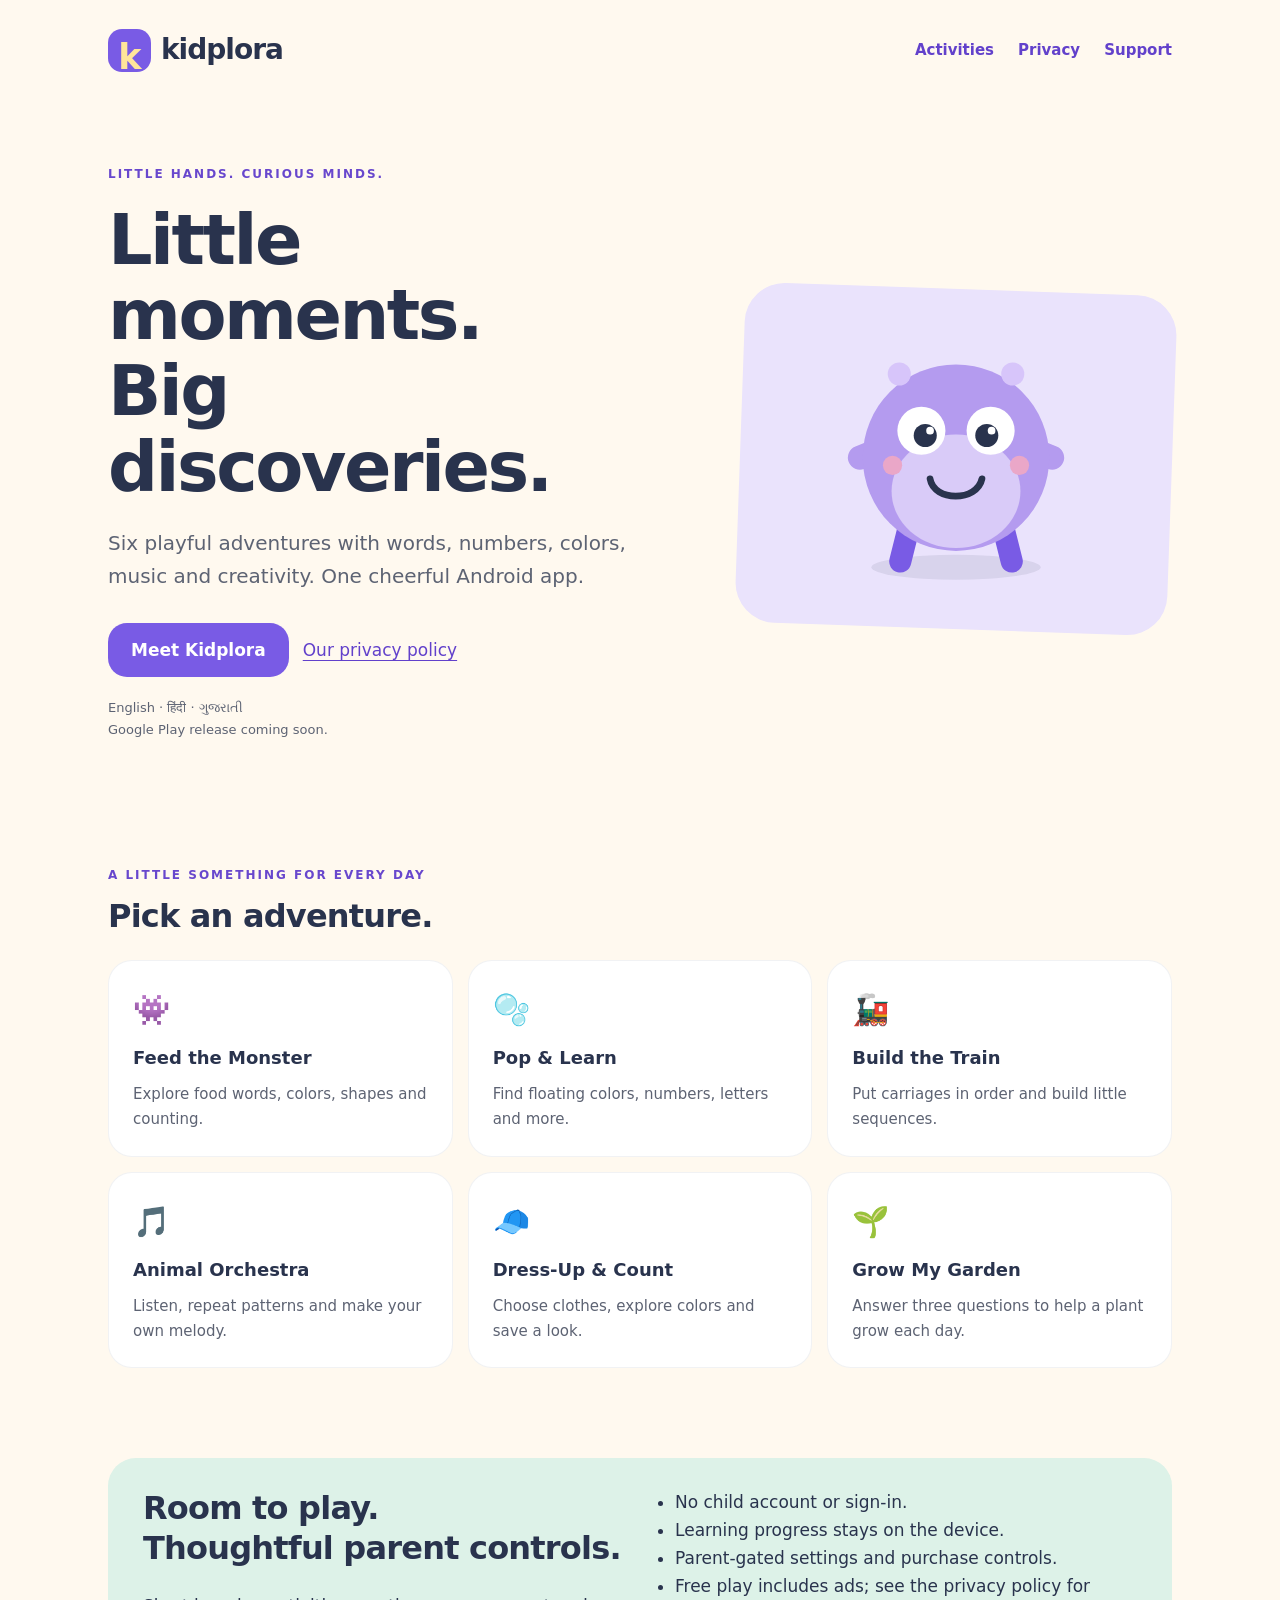
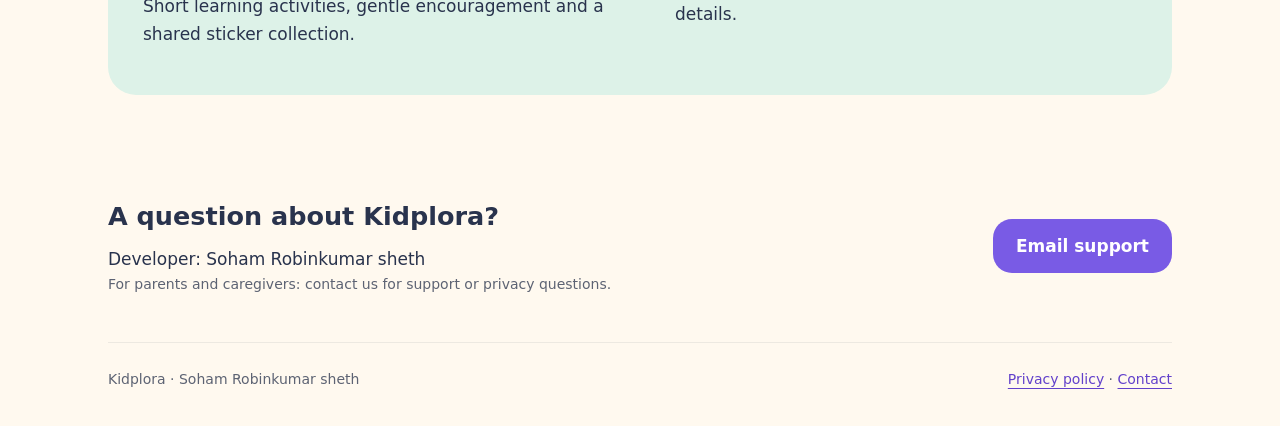
==== index.html @ d51007ac "Kidplora developer website and privacy policy" ====
<!doctype html><html lang="en"><head><meta charset="utf-8"><meta name="viewport" content="width=device-width, initial-scale=1"><meta name="description" content="Six playful Android learning activities in English, Hindi and Gujarati. Privacy information and support for Kidplora."><meta name="theme-color" content="#fff9ef"><title>Kidplora — Play, Learn &amp; Grow</title><link rel="stylesheet" href="styles.css"><link rel="icon" href="favicon.svg" type="image/svg+xml"></head><body>
<a class="skip" href="#main">Skip to content</a><div class="wrap"><header><a class="brand" href="index.html" aria-label="Kidplora home"><span class="mark" aria-hidden="true">k</span>kidplora</a><nav aria-label="Main navigation"><a href="index.html#games">Activities</a><a href="privacy.html">Privacy</a><a href="index.html#support">Support</a></nav></header>
<main id="main"><section class="hero"><div><div class="eyebrow">Little hands. Curious minds.</div><h1>Little moments.<br>Big discoveries.</h1><p class="intro">Six playful adventures with words, numbers, colors, music and creativity. One cheerful Android app.</p><div class="actions"><a class="button" href="#games">Meet Kidplora</a><a href="privacy.html">Our privacy policy</a></div><p class="status">English · हिंदी · ગુજરાતી<br>Google Play release coming soon.</p></div><div class="hero-art">
<svg viewBox="0 0 260 280" role="img" aria-label="Plori, Kidplora's friendly purple monster"><ellipse cx="130" cy="253" rx="88" ry="13" fill="#29334d" opacity=".09"/><path d="M80 215l-8 32m108-32 8 32" stroke="#795be5" stroke-width="23" stroke-linecap="round"/><path d="M55 129l-25 10m175-10 25 10" stroke="#b49bef" stroke-width="25" stroke-linecap="round"/><circle cx="130" cy="139" r="97" fill="#b49bef"/><ellipse cx="130" cy="174" rx="67" ry="59" fill="#d9cbf8"/><circle cx="94" cy="111" r="25" fill="white"/><circle cx="166" cy="111" r="25" fill="white"/><circle cx="98" cy="116" r="12" fill="#29334d"/><circle cx="162" cy="116" r="12" fill="#29334d"/><circle cx="103" cy="111" r="4" fill="white"/><circle cx="167" cy="111" r="4" fill="white"/><circle cx="64" cy="147" r="10" fill="#eaa7c8"/><circle cx="196" cy="147" r="10" fill="#eaa7c8"/><path d="M103 161c4 24 49 24 54 0" fill="none" stroke="#29334d" stroke-width="7" stroke-linecap="round"/><circle cx="71" cy="52" r="12" fill="#d7c5fa"/><circle cx="189" cy="52" r="12" fill="#d7c5fa"/></svg></div></section>
<section class="section" id="games"><div class="eyebrow">A little something for every day</div><h2>Pick an adventure.</h2><div class="games">
<article class="game"><span class="emoji" aria-hidden="true">👾</span><h3>Feed the Monster</h3><p>Explore food words, colors, shapes and counting.</p></article>
<article class="game"><span class="emoji" aria-hidden="true">🫧</span><h3>Pop &amp; Learn</h3><p>Find floating colors, numbers, letters and more.</p></article>
<article class="game"><span class="emoji" aria-hidden="true">🚂</span><h3>Build the Train</h3><p>Put carriages in order and build little sequences.</p></article>
<article class="game"><span class="emoji" aria-hidden="true">🎵</span><h3>Animal Orchestra</h3><p>Listen, repeat patterns and make your own melody.</p></article>
<article class="game"><span class="emoji" aria-hidden="true">🧢</span><h3>Dress-Up &amp; Count</h3><p>Choose clothes, explore colors and save a look.</p></article>
<article class="game"><span class="emoji" aria-hidden="true">🌱</span><h3>Grow My Garden</h3><p>Answer three questions to help a plant grow each day.</p></article></div></section>
<section class="section"><div class="parents"><div><h2>Room to play.<br>Thoughtful parent controls.</h2><p>Short learning activities, gentle encouragement and a shared sticker collection.</p></div><ul><li>No child account or sign-in.</li><li>Learning progress stays on the device.</li><li>Parent-gated settings and purchase controls.</li><li>Free play includes ads; see the privacy policy for details.</li></ul></div></section>
<section class="contact" id="support"><div><h2>A question about Kidplora?</h2><p>Developer: Soham Robinkumar sheth</p><p class="small">For parents and caregivers: contact us for support or privacy questions.</p></div><a class="button" href="mailto:srsheth20@gmail.com">Email support</a></section></main>
<footer><span>Kidplora · Soham Robinkumar sheth</span><span><a href="privacy.html">Privacy policy</a> · <a href="mailto:srsheth20@gmail.com">Contact</a></span></footer></div></body></html>
---- styles.css ----
*{box-sizing:border-box}html{scroll-behavior:smooth}body{margin:0;background:#fff9ef;color:#29334d;font:17px/1.65 ui-rounded,"Trebuchet MS",system-ui,sans-serif}a{color:#6241cb;text-underline-offset:4px}a:hover{color:#3f2097}a:focus-visible{outline:3px solid #795be5;outline-offset:5px;border-radius:5px}.wrap{max-width:1120px;margin:auto;padding:0 28px}header{display:flex;justify-content:space-between;align-items:center;gap:20px;min-height:100px}nav{display:flex;gap:24px;flex-wrap:wrap}nav a{font-size:15px;font-weight:700;text-decoration:none;padding:10px 0}.brand{display:flex;align-items:center;gap:10px;font-size:28px;font-weight:900;text-decoration:none;color:#29334d;letter-spacing:-1px}.mark{display:grid;place-items:center;width:43px;height:43px;border-radius:14px;background:#795be5;color:#ffe59a;font-size:35px}.hero{display:grid;grid-template-columns:1.35fr 1fr;gap:48px;align-items:center;padding:65px 0 78px}.eyebrow{font-size:12px;font-weight:800;letter-spacing:2px;text-transform:uppercase;color:#6847cd}.hero h1{font-size:clamp(43px,6vw,70px);line-height:1.08;letter-spacing:-2.5px;margin:18px 0 22px}.intro{font-size:20px;max-width:580px;color:#5d6373}.hero-art{display:grid;place-items:center;background:#eae3fc;border-radius:40px;min-height:340px;transform:rotate(2deg)}.hero-art svg{width:250px;max-width:85%;transform:rotate(-2deg)}.actions{display:flex;gap:14px;align-items:center;flex-wrap:wrap;margin-top:30px}.button{display:inline-block;padding:13px 23px;border-radius:19px;background:#795be5;color:white;text-decoration:none;font-weight:800}.button:hover{background:#6140c7;color:white}.status{font-size:13px;color:#5d6373;margin-top:20px}.section{padding:35px 0 55px}.section h2{font-size:32px;line-height:1.25;margin:10px 0 24px;letter-spacing:-.8px}.games{display:grid;grid-template-columns:repeat(3,1fr);gap:15px}.game{padding:24px;border-radius:24px;background:white;border:1px solid #29334d10}.emoji{font-size:30px}.game h3{font-size:18px;margin:9px 0}.game p{font-size:15px;color:#5d6373;margin:0}.parents{background:#ddf2e8;border-radius:28px;padding:30px 35px;display:grid;grid-template-columns:1fr 1fr;gap:30px}.parents h2{margin-top:0}.parents ul{padding-left:20px;margin:0}.contact{display:flex;justify-content:space-between;gap:25px;align-items:center;padding:45px 0}.contact h2{margin:0 0 8px}.contact p{margin:0}.small{font-size:14px;color:#5d6373}footer{border-top:1px solid #29334d15;padding:25px 0 35px;display:flex;gap:22px;flex-wrap:wrap;justify-content:space-between;font-size:14px;color:#5d6373}.skip{position:absolute;top:-100px;left:15px;background:white;padding:10px;z-index:20}.skip:focus{top:10px}.policy{max-width:820px;margin:45px auto 80px}.policy h1{font-size:clamp(37px,6vw,55px);line-height:1.1;letter-spacing:-1.8px}.policy h2{font-size:24px;margin-top:35px}.summary{background:#eae3fc;padding:22px 26px;border-radius:22px}.policy p{overflow-wrap:anywhere}@media(max-width:760px){.wrap{padding:0 20px}header{min-height:90px;gap:15px}nav{gap:16px}nav a{font-size:14px}.hero{grid-template-columns:1fr;gap:32px;padding:35px 0 45px}.hero-art{min-height:260px;max-width:420px;width:100%;justify-self:center}.hero-art svg{width:200px}.games{grid-template-columns:repeat(2,1fr)}.parents{grid-template-columns:1fr;padding:25px;gap:12px}.contact{align-items:flex-start;flex-direction:column}.section h2{font-size:27px}}@media(max-width:430px){nav{gap:12px}.games{grid-template-columns:1fr}.hero h1{letter-spacing:-1.5px}.game{padding:22px}.brand{font-size:25px}.mark{width:36px;height:36px;font-size:30px}}@media(prefers-reduced-motion:reduce){html{scroll-behavior:auto}}
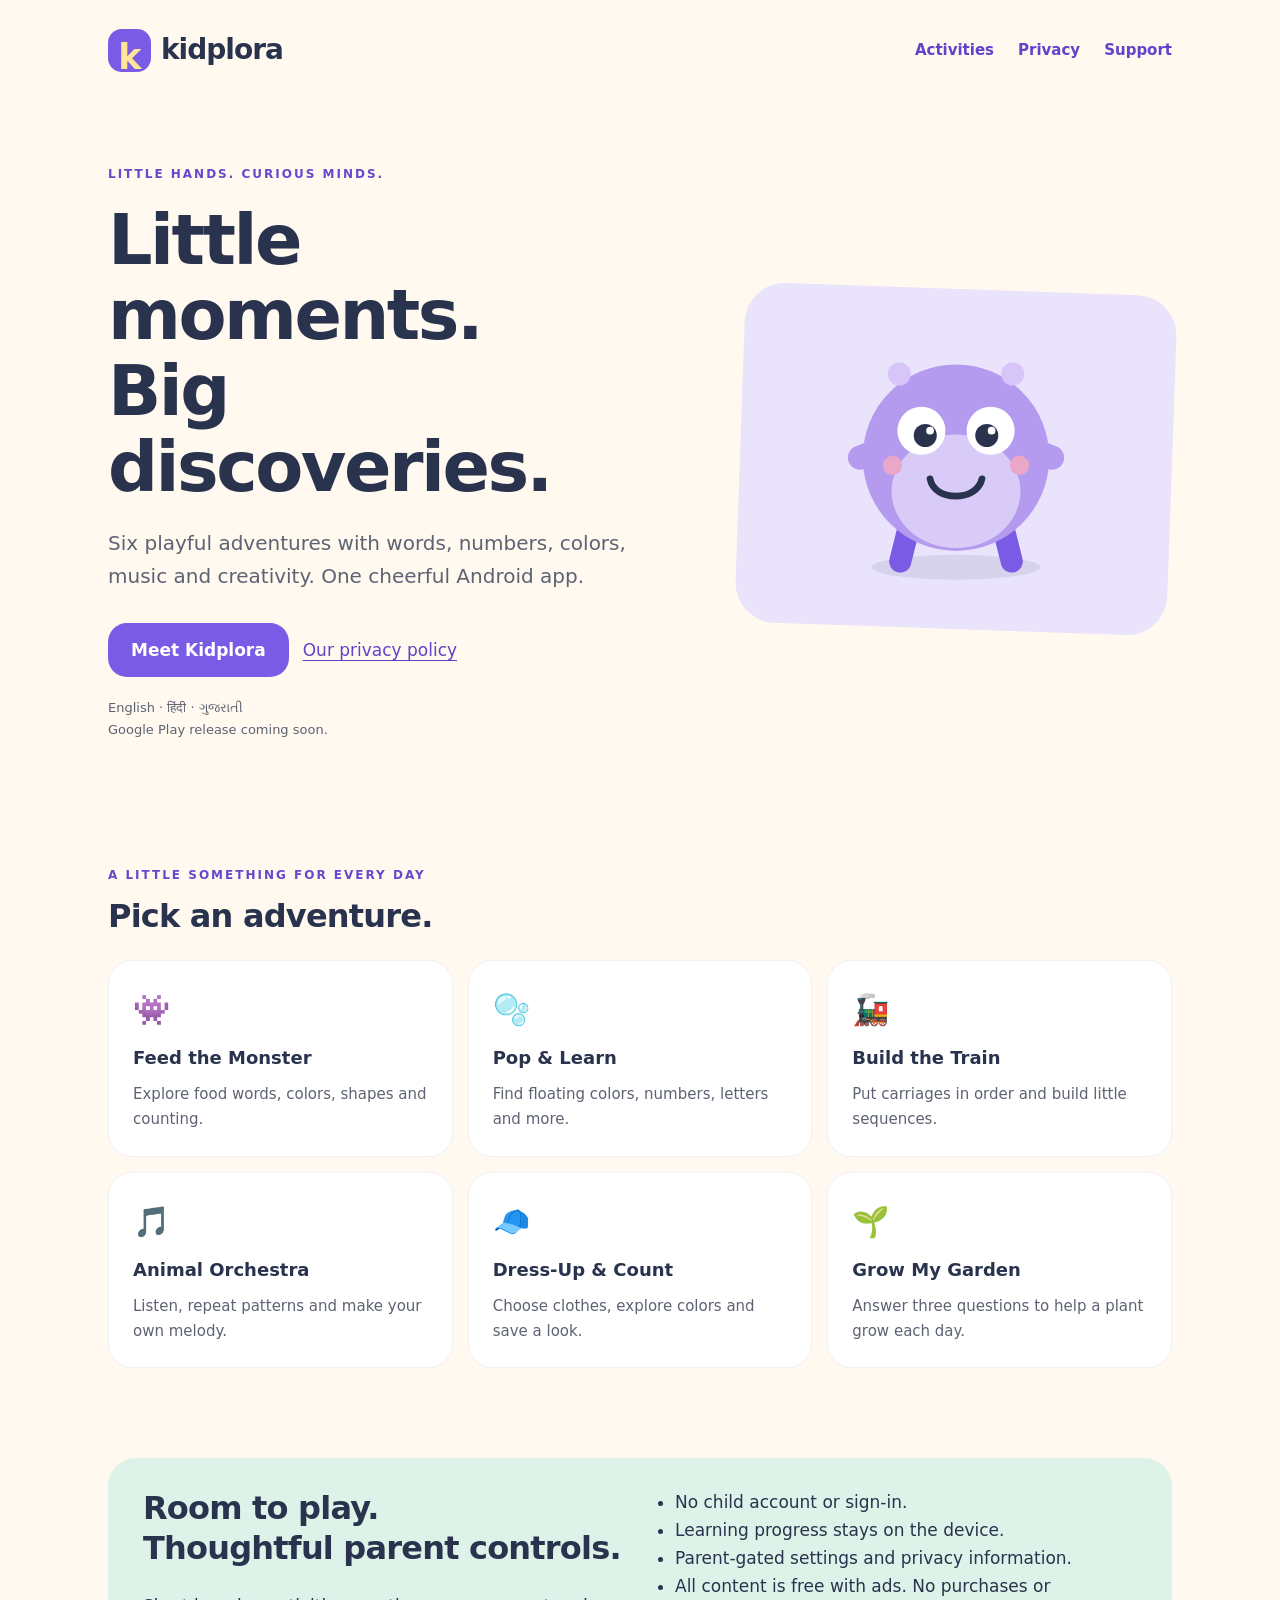
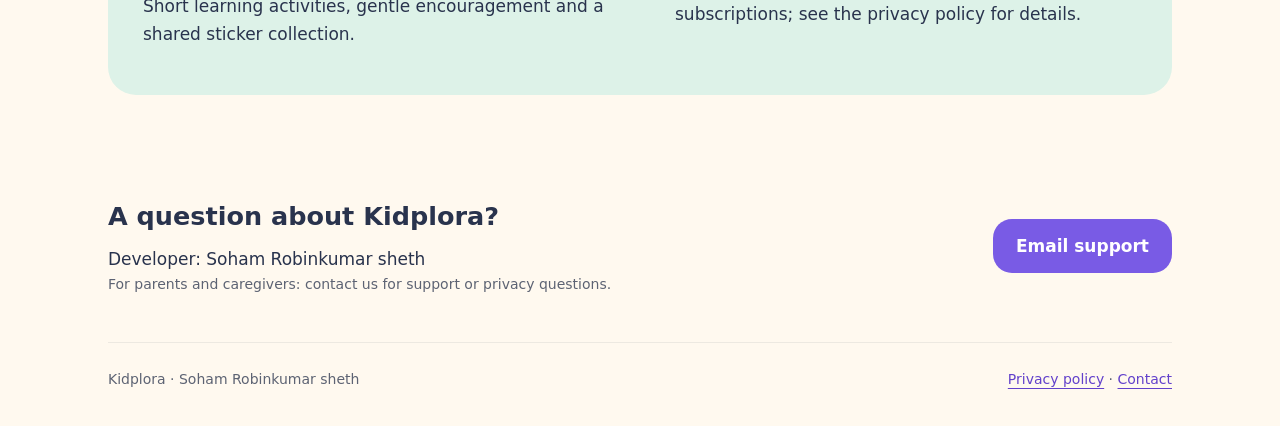
==== commit 5b8c04ff: "Privacy policy: all content free, advertising privacy choices, no purchases" ====
--- a/index.html
+++ b/index.html
@@ -9,6 +9,6 @@
 <article class="game"><span class="emoji" aria-hidden="true">🎵</span><h3>Animal Orchestra</h3><p>Listen, repeat patterns and make your own melody.</p></article>
 <article class="game"><span class="emoji" aria-hidden="true">🧢</span><h3>Dress-Up &amp; Count</h3><p>Choose clothes, explore colors and save a look.</p></article>
 <article class="game"><span class="emoji" aria-hidden="true">🌱</span><h3>Grow My Garden</h3><p>Answer three questions to help a plant grow each day.</p></article></div></section>
-<section class="section"><div class="parents"><div><h2>Room to play.<br>Thoughtful parent controls.</h2><p>Short learning activities, gentle encouragement and a shared sticker collection.</p></div><ul><li>No child account or sign-in.</li><li>Learning progress stays on the device.</li><li>Parent-gated settings and purchase controls.</li><li>Free play includes ads; see the privacy policy for details.</li></ul></div></section>
+<section class="section"><div class="parents"><div><h2>Room to play.<br>Thoughtful parent controls.</h2><p>Short learning activities, gentle encouragement and a shared sticker collection.</p></div><ul><li>No child account or sign-in.</li><li>Learning progress stays on the device.</li><li>Parent-gated settings and privacy information.</li><li>All content is free with ads. No purchases or subscriptions; see the privacy policy for details.</li></ul></div></section>
 <section class="contact" id="support"><div><h2>A question about Kidplora?</h2><p>Developer: Soham Robinkumar sheth</p><p class="small">For parents and caregivers: contact us for support or privacy questions.</p></div><a class="button" href="mailto:srsheth20@gmail.com">Email support</a></section></main>
 <footer><span>Kidplora · Soham Robinkumar sheth</span><span><a href="privacy.html">Privacy policy</a> · <a href="mailto:srsheth20@gmail.com">Contact</a></span></footer></div></body></html>
